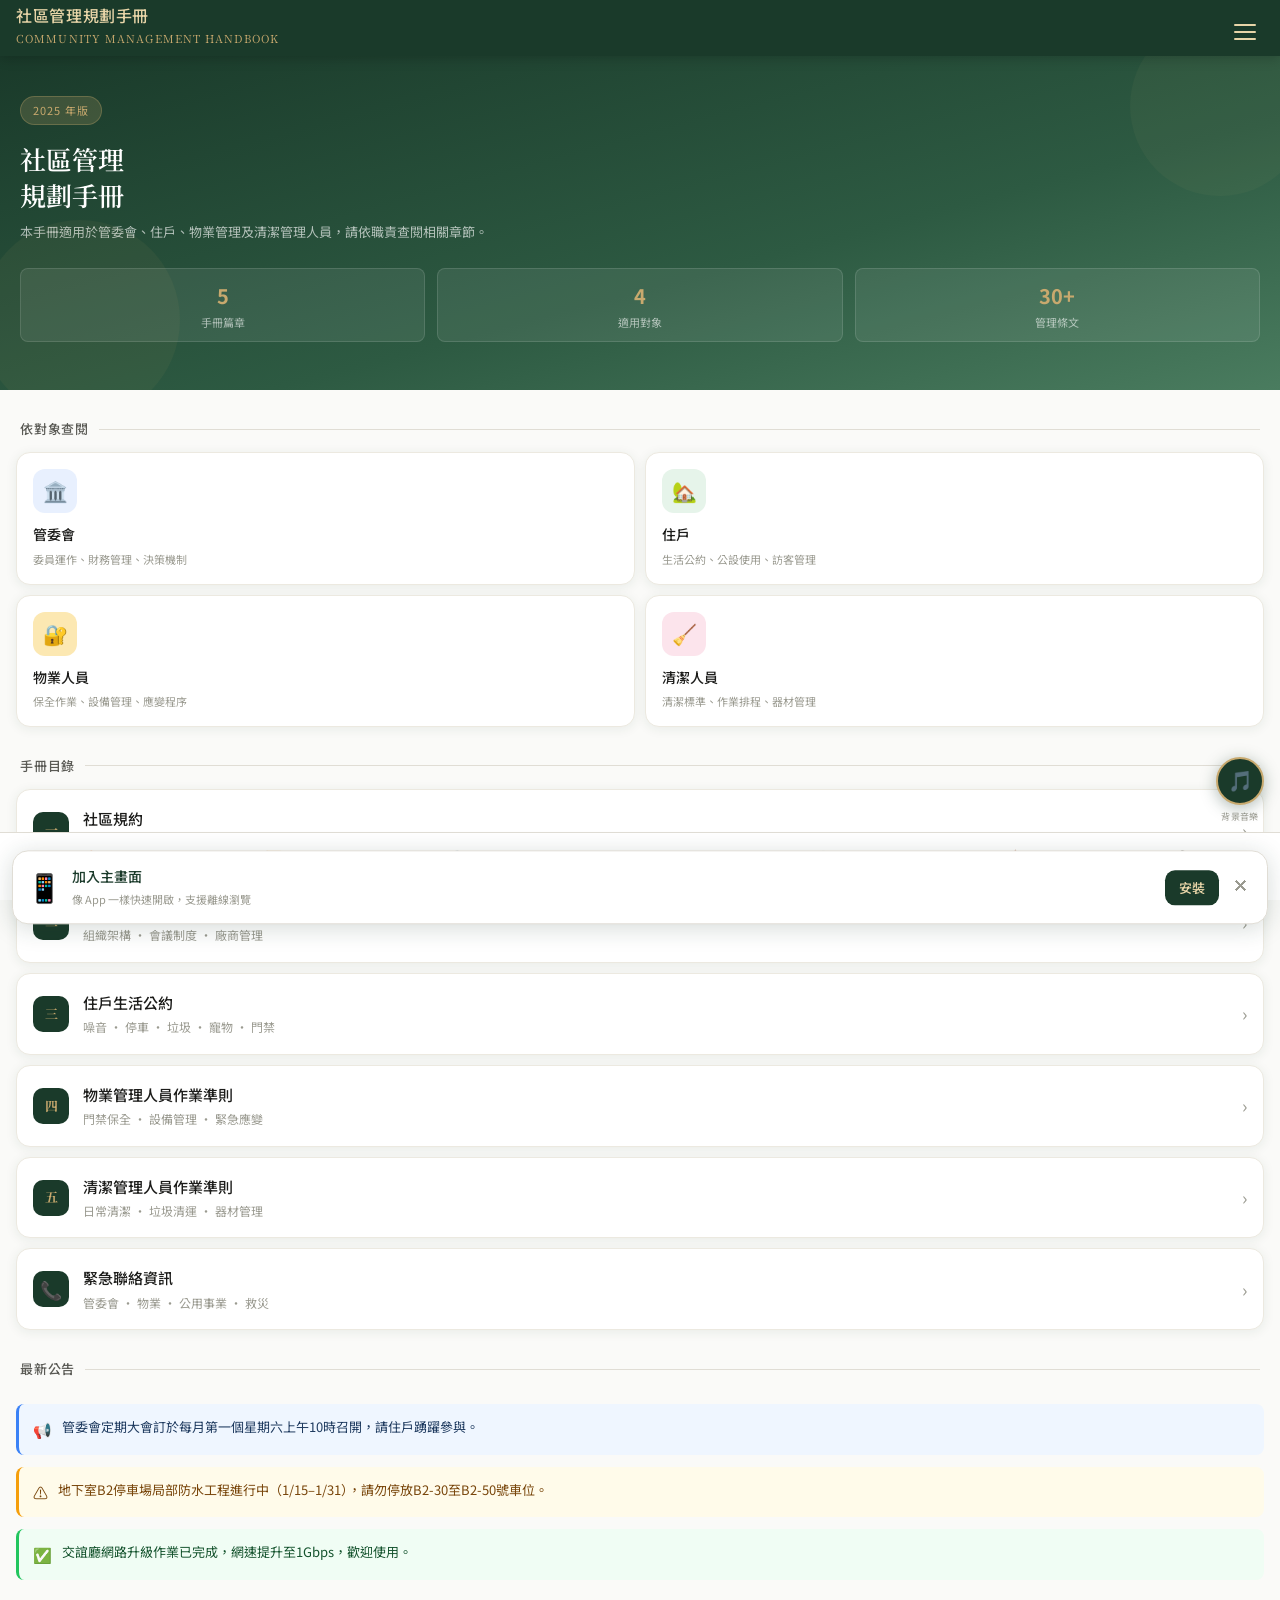
==== index.html @ 80b40513 "Add files via upload" ====
<!DOCTYPE html>
<html lang="zh-TW">
<head>
<meta charset="UTF-8">
  <meta name="viewport" content="width=device-width, initial-scale=1.0, maximum-scale=1.0, user-scalable=no, viewport-fit=cover">
  <!-- ════ PWA 跨平台設定（iOS + Android 整合）════ -->
  <meta name="apple-mobile-web-app-capable" content="yes">
  <meta name="apple-mobile-web-app-status-bar-style" content="black-translucent">
  <meta name="apple-mobile-web-app-title" content="社區手冊">
  <link rel="apple-touch-icon" href="apple-touch-icon.png">
  <meta name="mobile-web-app-capable" content="yes">
  <meta name="theme-color" content="#1a3a2a">
  <link rel="manifest" href="manifest.json">
  <meta name="format-detection" content="telephone=no">
<title>社區管理規劃手冊</title>
<link rel="stylesheet" href="shared.css">
</head>
<body>

<!-- TOP BAR -->
<div class="top-bar">
  <div>
    <div class="top-bar-title">社區管理規劃手冊</div>
    <div class="top-bar-sub">COMMUNITY MANAGEMENT HANDBOOK</div>
  </div>
  <button class="menu-btn" onclick="openNav()" aria-label="選單">
    <span></span><span></span><span></span>
  </button>
</div>

<!-- DRAWER -->
<div class="nav-overlay" id="navOverlay" onclick="closeNav()"></div>
<nav class="nav-drawer" id="navDrawer">
  <button class="nav-close" onclick="closeNav()">✕</button>
  <div class="nav-header">
    <h1>社區管理規劃手冊</h1>
    <p>Community Management Handbook</p>
  </div>
  <div class="nav-section-label">快速導覽</div>
  <a class="nav-item active" href="index.html"><div class="nav-item-icon">🏠</div>首頁總覽</a>
  <a class="nav-item" href="ch01-rules.html"><div class="nav-item-icon">📜</div>第一篇：社區規約</a>
  <a class="nav-item" href="ch02-committee.html"><div class="nav-item-icon">🏛️</div>第二篇：管委會手冊</a>
  <a class="nav-item" href="ch03-residents.html"><div class="nav-item-icon">👥</div>第三篇：住戶生活公約</a>
  <a class="nav-item" href="ch04-property.html"><div class="nav-item-icon">🔒</div>第四篇：物業管理準則</a>
  <a class="nav-item" href="ch05-cleaning.html"><div class="nav-item-icon">🧹</div>第五篇：清潔管理準則</a>
  <a class="nav-item" href="contact.html"><div class="nav-item-icon">📞</div>緊急聯絡</a>
  <div class="nav-section-label">版本資訊</div>
  <div class="nav-item" style="cursor:default;"><div class="nav-item-icon">📅</div>最後更新：2025年1月</div>
</nav>

<main>
  <!-- HERO -->
  <div class="hero" style="background: linear-gradient(165deg, #1a3a2a 0%, #2d5a42 60%, #4a7c5f 100%);">
    <div class="hero-badge">2025 年版</div>
    <h2>社區管理<br>規劃手冊</h2>
    <p>本手冊適用於管委會、住戶、物業管理及清潔管理人員，請依職責查閱相關章節。</p>
    <div class="hero-stats">
      <div class="hero-stat"><span class="hero-stat-num">5</span><div class="hero-stat-label">手冊篇章</div></div>
      <div class="hero-stat"><span class="hero-stat-num">4</span><div class="hero-stat-label">適用對象</div></div>
      <div class="hero-stat"><span class="hero-stat-num">30+</span><div class="hero-stat-label">管理條文</div></div>
    </div>
  </div>

  <!-- 依對象查閱 -->
  <div class="section-header"><h3>依對象查閱</h3><div class="section-line"></div></div>
  <div class="role-grid">
    <a class="role-card committee" href="ch02-committee.html">
      <div class="role-icon">🏛️</div>
      <h4>管委會</h4>
      <p>委員運作、財務管理、決策機制</p>
    </a>
    <a class="role-card resident" href="ch03-residents.html">
      <div class="role-icon">🏡</div>
      <h4>住戶</h4>
      <p>生活公約、公設使用、訪客管理</p>
    </a>
    <a class="role-card property" href="ch04-property.html">
      <div class="role-icon">🔐</div>
      <h4>物業人員</h4>
      <p>保全作業、設備管理、應變程序</p>
    </a>
    <a class="role-card cleaning" href="ch05-cleaning.html">
      <div class="role-icon">🧹</div>
      <h4>清潔人員</h4>
      <p>清潔標準、作業排程、器材管理</p>
    </a>
  </div>

  <!-- 手冊目錄 -->
  <div class="section-header"><h3>手冊目錄</h3><div class="section-line"></div></div>
  <div class="chapter-list">
    <a class="index-chapter" href="ch01-rules.html">
      <div class="chapter-num">一</div>
      <div class="chapter-info"><h4>社區規約</h4><p>總則 · 大會 · 管委會 · 財務 · 違規</p></div>
      <div class="chapter-arrow">›</div>
    </a>
    <a class="index-chapter" href="ch02-committee.html">
      <div class="chapter-num">二</div>
      <div class="chapter-info"><h4>管理委員會運作手冊</h4><p>組織架構 · 會議制度 · 廠商管理</p></div>
      <div class="chapter-arrow">›</div>
    </a>
    <a class="index-chapter" href="ch03-residents.html">
      <div class="chapter-num">三</div>
      <div class="chapter-info"><h4>住戶生活公約</h4><p>噪音 · 停車 · 垃圾 · 寵物 · 門禁</p></div>
      <div class="chapter-arrow">›</div>
    </a>
    <a class="index-chapter" href="ch04-property.html">
      <div class="chapter-num">四</div>
      <div class="chapter-info"><h4>物業管理人員作業準則</h4><p>門禁保全 · 設備管理 · 緊急應變</p></div>
      <div class="chapter-arrow">›</div>
    </a>
    <a class="index-chapter" href="ch05-cleaning.html">
      <div class="chapter-num">五</div>
      <div class="chapter-info"><h4>清潔管理人員作業準則</h4><p>日常清潔 · 垃圾清運 · 器材管理</p></div>
      <div class="chapter-arrow">›</div>
    </a>
    <a class="index-chapter" href="contact.html">
      <div class="chapter-num" style="font-size:18px;">📞</div>
      <div class="chapter-info"><h4>緊急聯絡資訊</h4><p>管委會 · 物業 · 公用事業 · 救災</p></div>
      <div class="chapter-arrow">›</div>
    </a>
  </div>

  <!-- 最新公告 -->
  <div class="section-header"><h3>最新公告</h3><div class="section-line"></div></div>
  <div style="padding: 0 16px;">
    <!-- ★ 維護提示：新增公告只需複製下方 notice 區塊並修改文字 -->
    <div class="notice info"><div class="notice-icon">📢</div><div>管委會定期大會訂於每月第一個星期六上午10時召開，請住戶踴躍參與。</div></div>
    <div class="notice warn"><div class="notice-icon">⚠️</div><div>地下室B2停車場局部防水工程進行中（1/15–1/31），請勿停放B2-30至B2-50號車位。</div></div>
    <div class="notice success"><div class="notice-icon">✅</div><div>交誼廳網路升級作業已完成，網速提升至1Gbps，歡迎使用。</div></div>
  </div>
</main>

<!-- BOTTOM NAV -->
<nav class="bottom-nav">
  <a class="bottom-nav-item active" href="index.html"><span>🏠</span>首頁</a>
  <a class="bottom-nav-item" href="ch01-rules.html"><span>📜</span>規約</a>
  <a class="bottom-nav-item" href="ch02-committee.html"><span>🏛️</span>管委會</a>
  <a class="bottom-nav-item" href="ch03-residents.html"><span>👥</span>住戶</a>
  <a class="bottom-nav-item" href="ch04-property.html"><span>🔒</span>物業</a>
  <a class="bottom-nav-item" href="ch05-cleaning.html"><span>🧹</span>清潔</a>
  <a class="bottom-nav-item" href="contact.html"><span>📞</span>聯絡</a>
</nav>

<script src="shared.js"></script>
<script>markActiveNav('home');</script>

  <!-- PWA Service Worker 註冊（離線快取） -->
  <script>
    if ('serviceWorker' in navigator) {
      window.addEventListener('load', () => {
        navigator.serviceWorker.register('./sw.js')
          .then(r => console.log('SW registered'))
          .catch(e => console.log('SW error', e));
      });
    }
  </script>
</body>
</html>
---- shared.css ----
/* ══════════════════════════════════════
   社區管理規劃手冊 - 共用樣式
   修改此檔案會影響所有頁面
══════════════════════════════════════ */
@import url('https://fonts.googleapis.com/css2?family=Noto+Sans+TC:wght@300;400;500;700&family=Noto+Serif+TC:wght@400;600&display=swap');

:root {
  --primary: #1a3a2a;
  --primary-light: #2d5a42;
  --primary-muted: #4a7c5f;
  --accent: #c8a96e;
  --accent-light: #e8d5a8;
  --accent-pale: #f5ede0;
  --surface: #fafaf8;
  --surface-alt: #f2f0eb;
  --card: #ffffff;
  --text: #1c1c1a;
  --text-secondary: #5a5a55;
  --text-muted: #9a9a90;
  --border: #e0ddd5;
  --border-light: #ece9e0;
  --radius: 14px;
  --radius-sm: 8px;
  --radius-lg: 20px;
  --shadow: 0 2px 12px rgba(26,58,42,0.08);
  --shadow-md: 0 4px 24px rgba(26,58,42,0.12);
}

* { box-sizing: border-box; margin: 0; padding: 0; -webkit-tap-highlight-color: transparent; }

body {
  font-family: 'Noto Sans TC', sans-serif;
  background: var(--surface);
  color: var(--text);
  font-size: 15px;
  line-height: 1.7;
  min-height: 100vh;
}

/* ── TOP BAR ── */
.top-bar {
  position: sticky; top: 0; z-index: 100;
  background: var(--primary);
  padding: 0 16px;
  /* iOS PWA 全螢幕：頂部自動加上 status bar（時間/訊號/電池）高度的留白 */
  padding-top: env(safe-area-inset-top, 0px);
  height: calc(56px + env(safe-area-inset-top, 0px));
  display: flex; align-items: flex-end; justify-content: space-between;
  padding-bottom: 8px;
  box-shadow: 0 2px 12px rgba(0,0,0,0.2);
}
.top-bar-title { color: var(--accent-light); font-size: 16px; font-weight: 500; letter-spacing: 0.04em; }
.top-bar-sub { font-family: 'Noto Serif TC', serif; color: var(--accent); font-size: 11px; letter-spacing: 0.1em; }
.menu-btn { background: none; border: none; cursor: pointer; display: flex; flex-direction: column; gap: 5px; padding: 8px; }
.menu-btn span { display: block; width: 22px; height: 2px; background: var(--accent-light); border-radius: 2px; }

/* ── DRAWER NAV ── */
.nav-overlay { position: fixed; inset: 0; background: rgba(0,0,0,0.5); z-index: 200; opacity: 0; pointer-events: none; transition: opacity 0.3s; }
.nav-overlay.open { opacity: 1; pointer-events: all; }
.nav-drawer { position: fixed; top: 0; left: 0; bottom: 0; width: 280px; background: var(--primary); z-index: 300; transform: translateX(-100%); transition: transform 0.35s cubic-bezier(0.4,0,0.2,1); overflow-y: auto; display: flex; flex-direction: column; }
.nav-drawer.open { transform: translateX(0); }
.nav-header { padding: 48px 24px 24px; border-bottom: 1px solid rgba(200,169,110,0.2); }
.nav-header h1 { font-family: 'Noto Serif TC', serif; color: var(--accent-light); font-size: 18px; font-weight: 600; line-height: 1.4; }
.nav-header p { color: var(--accent); font-size: 12px; margin-top: 4px; opacity: 0.8; }
.nav-close { position: absolute; top: 16px; right: 16px; background: rgba(255,255,255,0.1); border: none; color: var(--accent-light); width: 32px; height: 32px; border-radius: 50%; cursor: pointer; font-size: 18px; display: flex; align-items: center; justify-content: center; }
.nav-section-label { padding: 20px 24px 8px; color: var(--accent); font-size: 9px; letter-spacing: 0.15em; text-transform: uppercase; opacity: 0.7; }
.nav-item { padding: 12px 24px; color: rgba(255,255,255,0.8); cursor: pointer; display: flex; align-items: center; gap: 12px; font-size: 14px; transition: background 0.2s; border-left: 3px solid transparent; text-decoration: none; }
.nav-item:hover, .nav-item.active { background: rgba(200,169,110,0.12); color: var(--accent-light); border-left-color: var(--accent); }
.nav-item-icon { width: 32px; height: 32px; border-radius: 8px; background: rgba(200,169,110,0.15); display: flex; align-items: center; justify-content: center; font-size: 14px; flex-shrink: 0; }

/* ── BOTTOM NAV ── */
.bottom-nav { position: fixed; bottom: 0; left: 0; right: 0; background: var(--card); border-top: 1px solid var(--border); display: flex; z-index: 90;
  /* iOS PWA 全螢幕：底部安全區域（Home Bar）自動留白 */
  padding-bottom: env(safe-area-inset-bottom, 0px);
  padding-left:  env(safe-area-inset-left, 0px);
  padding-right: env(safe-area-inset-right, 0px);
}
.bottom-nav-item { flex: 1; display: flex; flex-direction: column; align-items: center; padding: 10px 4px 8px; cursor: pointer; color: var(--text-muted); font-size: 9px; gap: 3px; transition: color 0.2s; background: none; border: none; font-family: 'Noto Sans TC', sans-serif; text-decoration: none; }
.bottom-nav-item.active { color: var(--primary); }
.bottom-nav-item span { font-size: 18px; }

/* ── MAIN ── */
main { padding-bottom: 80px; }

/* ── HERO ── */
.hero { padding: 40px 20px 48px; position: relative; overflow: hidden; }
.hero::before { content: ''; position: absolute; bottom: -30px; left: -20px; width: 200px; height: 200px; border-radius: 50%; background: rgba(200,169,110,0.06); }
.hero::after { content: ''; position: absolute; top: -40px; right: -30px; width: 180px; height: 180px; border-radius: 50%; background: rgba(200,169,110,0.05); }
.hero-badge { display: inline-block; background: rgba(200,169,110,0.2); color: var(--accent); font-size: 11px; padding: 4px 12px; border-radius: 20px; letter-spacing: 0.1em; margin-bottom: 16px; border: 1px solid rgba(200,169,110,0.3); }
.hero h2 { font-family: 'Noto Serif TC', serif; color: #fff; font-size: 26px; font-weight: 600; line-height: 1.4; margin-bottom: 8px; }
.hero p { color: rgba(255,255,255,0.65); font-size: 13px; line-height: 1.7; margin-bottom: 24px; }
.hero-stats { display: flex; gap: 12px; }
.hero-stat { background: rgba(255,255,255,0.08); border: 1px solid rgba(255,255,255,0.12); border-radius: var(--radius-sm); padding: 10px 14px; text-align: center; flex: 1; }
.hero-stat-num { color: var(--accent); font-size: 20px; font-weight: 700; display: block; }
.hero-stat-label { color: rgba(255,255,255,0.6); font-size: 11px; }

/* ── PAGE HEADER ── */
.page-header { padding: 28px 20px 24px; }
.page-header-sub { font-size: 11px; letter-spacing: 0.1em; margin-bottom: 6px; opacity: 0.7; }
.page-header h2 { font-family: 'Noto Serif TC', serif; color: #fff; font-size: 22px; margin-bottom: 4px; }
.page-header p { color: rgba(255,255,255,0.6); font-size: 12px; }

/* ── SECTION HEADER ── */
.section-header { padding: 28px 20px 12px; display: flex; align-items: center; gap: 10px; }
.section-header h3 { font-size: 13px; font-weight: 500; color: var(--text-secondary); letter-spacing: 0.06em; }
.section-line { flex: 1; height: 1px; background: var(--border); }

/* ── ROLE CARDS ── */
.role-grid { display: grid; grid-template-columns: 1fr 1fr; gap: 10px; padding: 0 16px; }
.role-card { background: var(--card); border-radius: var(--radius); padding: 16px; border: 1px solid var(--border-light); cursor: pointer; transition: all 0.2s; box-shadow: var(--shadow); text-decoration: none; display: block; }
.role-card:hover { transform: translateY(-2px); box-shadow: var(--shadow-md); }
.role-icon { width: 44px; height: 44px; border-radius: 12px; display: flex; align-items: center; justify-content: center; font-size: 20px; margin-bottom: 10px; }
.role-card h4 { font-size: 14px; font-weight: 500; margin-bottom: 4px; color: var(--text); }
.role-card p { font-size: 11px; color: var(--text-muted); line-height: 1.5; }
.role-card.committee .role-icon { background: #e8f0fe; }
.role-card.resident .role-icon { background: #e6f4ea; }
.role-card.property .role-icon { background: #fce8b2; }
.role-card.cleaning .role-icon { background: #fce4ec; }

/* ── CHAPTER CARDS ── */
.chapter-list { padding: 0 16px; display: flex; flex-direction: column; gap: 10px; }
.chapter-card { background: var(--card); border-radius: var(--radius); border: 1px solid var(--border-light); overflow: hidden; box-shadow: var(--shadow); }
.chapter-header { display: flex; align-items: center; padding: 16px; gap: 14px; transition: background 0.2s; cursor: pointer; }
.chapter-header:hover { background: var(--surface-alt); }
.chapter-num { width: 36px; height: 36px; border-radius: 10px; background: var(--primary); color: var(--accent); font-size: 13px; font-weight: 700; display: flex; align-items: center; justify-content: center; flex-shrink: 0; font-family: 'Noto Serif TC', serif; }
.chapter-info { flex: 1; }
.chapter-info h4 { font-size: 15px; font-weight: 500; }
.chapter-info p { font-size: 12px; color: var(--text-muted); margin-top: 2px; }
.chapter-arrow { color: var(--text-muted); font-size: 18px; transition: transform 0.3s; }
.chapter-card.open .chapter-arrow { transform: rotate(90deg); }
.chapter-body { max-height: 0; overflow: hidden; transition: max-height 0.4s cubic-bezier(0.4,0,0.2,1); }
.chapter-card.open .chapter-body { max-height: 3000px; border-top: 1px solid var(--border-light); }
.chapter-content { padding: 16px; }

/* ── ARTICLE ITEMS ── */
.article-item { padding: 12px 0; border-bottom: 1px solid var(--border-light); }
.article-item:last-child { border-bottom: none; }
.article-title { font-size: 14px; font-weight: 500; color: var(--primary); margin-bottom: 6px; display: flex; align-items: center; gap: 8px; }
.article-num { font-size: 11px; background: var(--accent-pale); color: var(--accent); padding: 2px 8px; border-radius: 10px; font-weight: 500; border: 1px solid rgba(200,169,110,0.3); }
.article-body { font-size: 13px; color: var(--text-secondary); line-height: 1.8; }
.rule-list { list-style: none; padding: 0; margin-top: 8px; }
.rule-list li { display: flex; gap: 8px; padding: 5px 0; font-size: 13px; color: var(--text-secondary); }
.rule-list li::before { content: '·'; color: var(--accent); font-weight: 700; flex-shrink: 0; margin-top: 1px; }

/* ── TABLE ── */
.table-wrap { overflow-x: auto; margin-top: 12px; border-radius: var(--radius-sm); border: 1px solid var(--border); }
table { width: 100%; border-collapse: collapse; font-size: 12px; }
th { background: var(--primary); color: var(--accent-light); padding: 10px 12px; text-align: left; font-weight: 500; white-space: nowrap; }
td { padding: 9px 12px; border-bottom: 1px solid var(--border-light); color: var(--text-secondary); }
tr:last-child td { border-bottom: none; }
tr:nth-child(even) td { background: var(--surface-alt); }

/* ── NOTICE BOXES ── */
.notice { border-radius: var(--radius-sm); padding: 12px 14px; margin: 12px 0; font-size: 13px; line-height: 1.7; display: flex; gap: 10px; }
.notice-icon { flex-shrink: 0; font-size: 15px; margin-top: 1px; }
.notice.warn { background: #fffbea; border-left: 3px solid #f59e0b; color: #78450a; }
.notice.info { background: #eff6ff; border-left: 3px solid #3b82f6; color: #1e3a5f; }
.notice.danger { background: #fff1f2; border-left: 3px solid #f43f5e; color: #7f1d1d; }
.notice.success { background: #f0fdf4; border-left: 3px solid #22c55e; color: #14532d; }

/* ── SCHEDULE GRID ── */
.schedule-grid { display: flex; flex-direction: column; gap: 8px; margin-top: 8px; }
.schedule-row { display: flex; background: var(--surface-alt); border-radius: var(--radius-sm); overflow: hidden; border: 1px solid var(--border-light); }
.schedule-time { background: var(--primary); color: var(--accent); padding: 10px 12px; font-size: 12px; font-weight: 500; min-width: 80px; text-align: center; display: flex; align-items: center; justify-content: center; line-height: 1.4; }
.schedule-task { padding: 10px 12px; font-size: 13px; color: var(--text-secondary); }

/* ── CHECKLIST ── */
.checklist { list-style: none; }
.checklist li { display: flex; align-items: flex-start; gap: 10px; padding: 7px 0; font-size: 13px; color: var(--text-secondary); border-bottom: 1px solid var(--border-light); }
.checklist li:last-child { border-bottom: none; }
.check-box { width: 18px; height: 18px; border-radius: 4px; border: 1.5px solid var(--border); flex-shrink: 0; margin-top: 2px; background: var(--card); }
.checklist li.done .check-box { background: var(--primary-muted); border-color: var(--primary-muted); }
.checklist li.done .check-box::after { content: '✓'; display: block; color: white; font-size: 11px; text-align: center; line-height: 16px; }

/* ── TABS ── */
.tab-bar { display: flex; overflow-x: auto; padding: 16px 16px 0; gap: 4px; scrollbar-width: none; margin-bottom: 4px; }
.tab-bar::-webkit-scrollbar { display: none; }
.tab-btn { flex-shrink: 0; padding: 8px 16px; border-radius: 20px; border: 1px solid var(--border); background: var(--card); color: var(--text-secondary); font-size: 13px; cursor: pointer; white-space: nowrap; font-family: 'Noto Sans TC', sans-serif; transition: all 0.2s; }
.tab-btn.active { background: var(--primary); color: var(--accent-light); border-color: var(--primary); }
.tab-panel { display: none; padding: 8px 16px 0; }
.tab-panel.active { display: block; }

/* ── CONTACT CARDS ── */
.contact-grid { padding: 0 16px; display: flex; flex-direction: column; gap: 10px; }
.contact-card { background: var(--card); border-radius: var(--radius); border: 1px solid var(--border-light); padding: 16px; box-shadow: var(--shadow); display: flex; align-items: center; gap: 14px; }
.contact-avatar { width: 48px; height: 48px; border-radius: 50%; display: flex; align-items: center; justify-content: center; font-size: 20px; flex-shrink: 0; }
.contact-info h4 { font-size: 15px; font-weight: 500; }
.contact-info p { font-size: 12px; color: var(--text-muted); }
.contact-actions { margin-left: auto; display: flex; gap: 8px; }
.contact-btn { width: 36px; height: 36px; border-radius: 50%; border: 1px solid var(--border); background: var(--surface-alt); display: flex; align-items: center; justify-content: center; cursor: pointer; font-size: 16px; color: var(--text-secondary); transition: all 0.2s; text-decoration: none; }
.contact-btn:hover { background: var(--primary); color: white; border-color: var(--primary); }

/* ── PENALTY ── */
.penalty-item { background: var(--card); border-radius: var(--radius-sm); border: 1px solid var(--border-light); padding: 14px; margin-bottom: 8px; display: flex; gap: 12px; align-items: flex-start; }
.penalty-level { padding: 4px 10px; border-radius: 6px; font-size: 11px; font-weight: 500; white-space: nowrap; flex-shrink: 0; }
.penalty-level.warn { background: #fffbea; color: #92400e; }
.penalty-level.fine { background: #fff1f2; color: #9f1239; }
.penalty-level.notice { background: #eff6ff; color: #1e3a5f; }

/* ── INDEX CHAPTER LIST (首頁用) ── */
.index-chapter { background: var(--card); border-radius: var(--radius); border: 1px solid var(--border-light); overflow: hidden; box-shadow: var(--shadow); text-decoration: none; display: flex; align-items: center; padding: 16px; gap: 14px; color: var(--text); transition: background 0.2s; }
.index-chapter:hover { background: var(--surface-alt); }
.index-chapter .chapter-arrow { color: var(--text-muted); font-size: 18px; margin-left: auto; }

/* ── MISC ── */
.divider { height: 1px; background: var(--border-light); margin: 16px 20px; }
@media (max-width: 380px) {
  .role-grid { grid-template-columns: 1fr; }
  .hero h2 { font-size: 22px; }
}

/* ══════════════════════════════════════
   背景音樂播放器
   位於畫面右下角，底部導覽列上方
══════════════════════════════════════ */
#music-player {
  position: fixed;
  bottom: calc(76px + env(safe-area-inset-bottom, 0px));
  right: max(16px, env(safe-area-inset-right, 16px));
  z-index: 95;
  display: flex;
  flex-direction: column;
  align-items: center;
  gap: 4px;
}

#music-btn {
  width: 48px;
  height: 48px;
  border-radius: 50%;
  background: var(--primary);
  border: 2px solid var(--accent);
  color: var(--accent-light);
  font-size: 20px;
  cursor: pointer;
  display: flex;
  align-items: center;
  justify-content: center;
  box-shadow: 0 3px 16px rgba(26,58,42,0.35);
  transition: transform 0.2s, box-shadow 0.2s;
  position: relative;
  overflow: visible;
}
#music-btn:hover { transform: scale(1.08); box-shadow: 0 5px 20px rgba(26,58,42,0.45); }
#music-btn:active { transform: scale(0.96); }

/* 播放中的波紋動畫 */
#music-btn.playing::before,
#music-btn.playing::after {
  content: '';
  position: absolute;
  border-radius: 50%;
  border: 1.5px solid var(--accent);
  animation: ripple 2s ease-out infinite;
  pointer-events: none;
}
#music-btn.playing::after { animation-delay: 1s; }
@keyframes ripple {
  0%   { width: 48px; height: 48px; opacity: 0.6; }
  100% { width: 80px; height: 80px; opacity: 0; }
}

#music-label {
  font-size: 9px;
  color: var(--text-muted);
  font-family: 'Noto Sans TC', sans-serif;
  letter-spacing: 0.04em;
  white-space: nowrap;
}

/* 音量滑桿（展開時顯示） */
#music-volume-wrap {
  display: none;
  flex-direction: column;
  align-items: center;
  gap: 4px;
  background: var(--card);
  border: 1px solid var(--border);
  border-radius: 12px;
  padding: 10px 8px;
  box-shadow: var(--shadow-md);
  margin-bottom: 4px;
}
#music-volume-wrap.show { display: flex; }
#music-volume-wrap label {
  font-size: 9px;
  color: var(--text-muted);
  font-family: 'Noto Sans TC', sans-serif;
}
#music-volume {
  -webkit-appearance: slider-vertical;
  writing-mode: vertical-lr;
  direction: rtl;
  width: 24px;
  height: 70px;
  cursor: pointer;
}

/* 曲目提示泡泡 */
#music-toast {
  position: fixed;
  bottom: calc(132px + env(safe-area-inset-bottom, 0px));
  right: max(16px, env(safe-area-inset-right, 16px));
  background: var(--primary);
  color: var(--accent-light);
  font-size: 12px;
  font-family: 'Noto Sans TC', sans-serif;
  padding: 8px 14px;
  border-radius: 10px;
  border: 1px solid var(--accent);
  box-shadow: var(--shadow-md);
  z-index: 96;
  max-width: 200px;
  text-align: center;
  line-height: 1.5;
  opacity: 0;
  transform: translateY(6px);
  transition: opacity 0.4s, transform 0.4s;
  pointer-events: none;
}
#music-toast.show { opacity: 1; transform: translateY(0); }
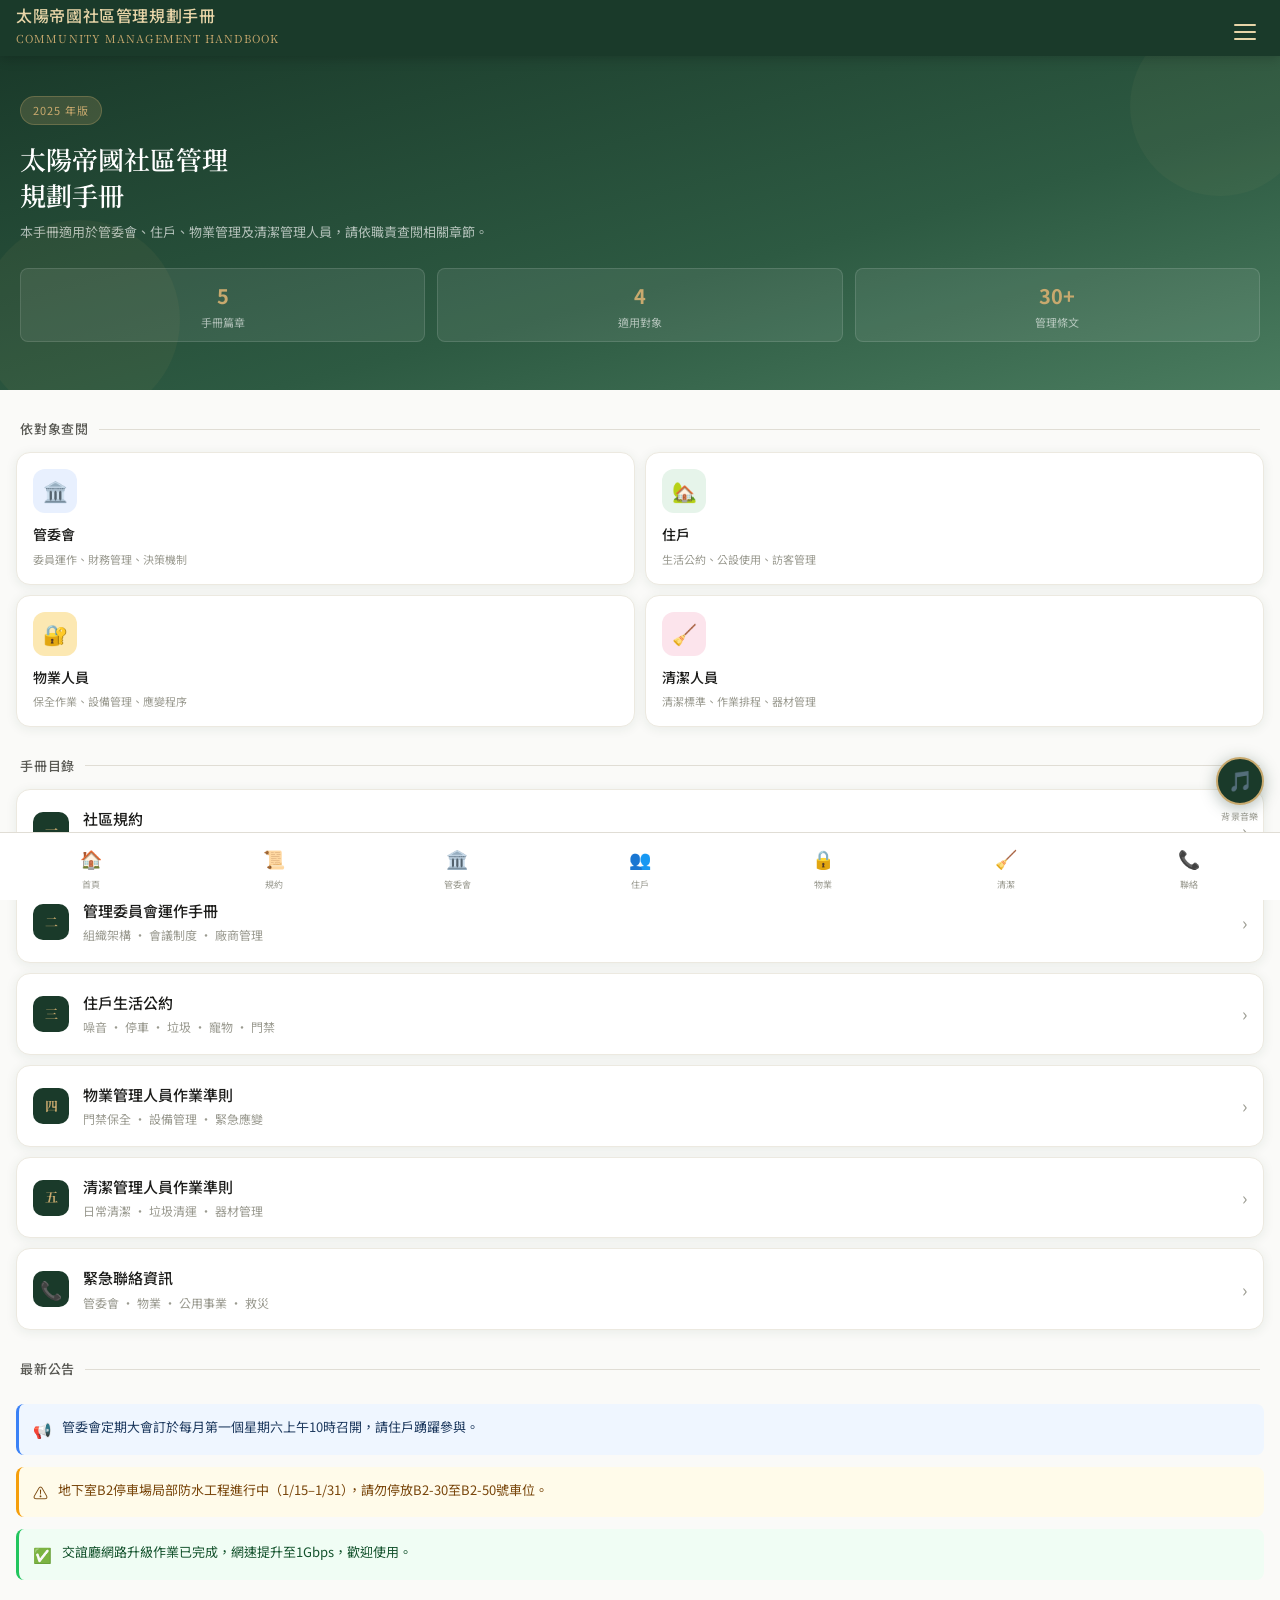
==== commit 37cce8d0: "Add files via upload" ====
--- a/index.html
+++ b/index.html
@@ -6,13 +6,13 @@
   <!-- ════ PWA 跨平台設定（iOS + Android 整合）════ -->
   <meta name="apple-mobile-web-app-capable" content="yes">
   <meta name="apple-mobile-web-app-status-bar-style" content="black-translucent">
-  <meta name="apple-mobile-web-app-title" content="社區手冊">
+  <meta name="apple-mobile-web-app-title" content="太陽帝國社區手冊">
   <link rel="apple-touch-icon" href="apple-touch-icon.png">
   <meta name="mobile-web-app-capable" content="yes">
   <meta name="theme-color" content="#1a3a2a">
   <link rel="manifest" href="manifest.json">
   <meta name="format-detection" content="telephone=no">
-<title>社區管理規劃手冊</title>
+<title>太陽帝國社區管理規劃手冊</title>
 <link rel="stylesheet" href="shared.css">
 </head>
 <body>
@@ -20,7 +20,7 @@
 <!-- TOP BAR -->
 <div class="top-bar">
   <div>
-    <div class="top-bar-title">社區管理規劃手冊</div>
+    <div class="top-bar-title">太陽帝國社區管理規劃手冊</div>
     <div class="top-bar-sub">COMMUNITY MANAGEMENT HANDBOOK</div>
   </div>
   <button class="menu-btn" onclick="openNav()" aria-label="選單">
@@ -33,7 +33,7 @@
 <nav class="nav-drawer" id="navDrawer">
   <button class="nav-close" onclick="closeNav()">✕</button>
   <div class="nav-header">
-    <h1>社區管理規劃手冊</h1>
+    <h1>太陽帝國社區管理規劃手冊</h1>
     <p>Community Management Handbook</p>
   </div>
   <div class="nav-section-label">快速導覽</div>
@@ -52,7 +52,7 @@
   <!-- HERO -->
   <div class="hero" style="background: linear-gradient(165deg, #1a3a2a 0%, #2d5a42 60%, #4a7c5f 100%);">
     <div class="hero-badge">2025 年版</div>
-    <h2>社區管理<br>規劃手冊</h2>
+    <h2>太陽帝國社區管理<br>規劃手冊</h2>
     <p>本手冊適用於管委會、住戶、物業管理及清潔管理人員，請依職責查閱相關章節。</p>
     <div class="hero-stats">
       <div class="hero-stat"><span class="hero-stat-num">5</span><div class="hero-stat-label">手冊篇章</div></div>
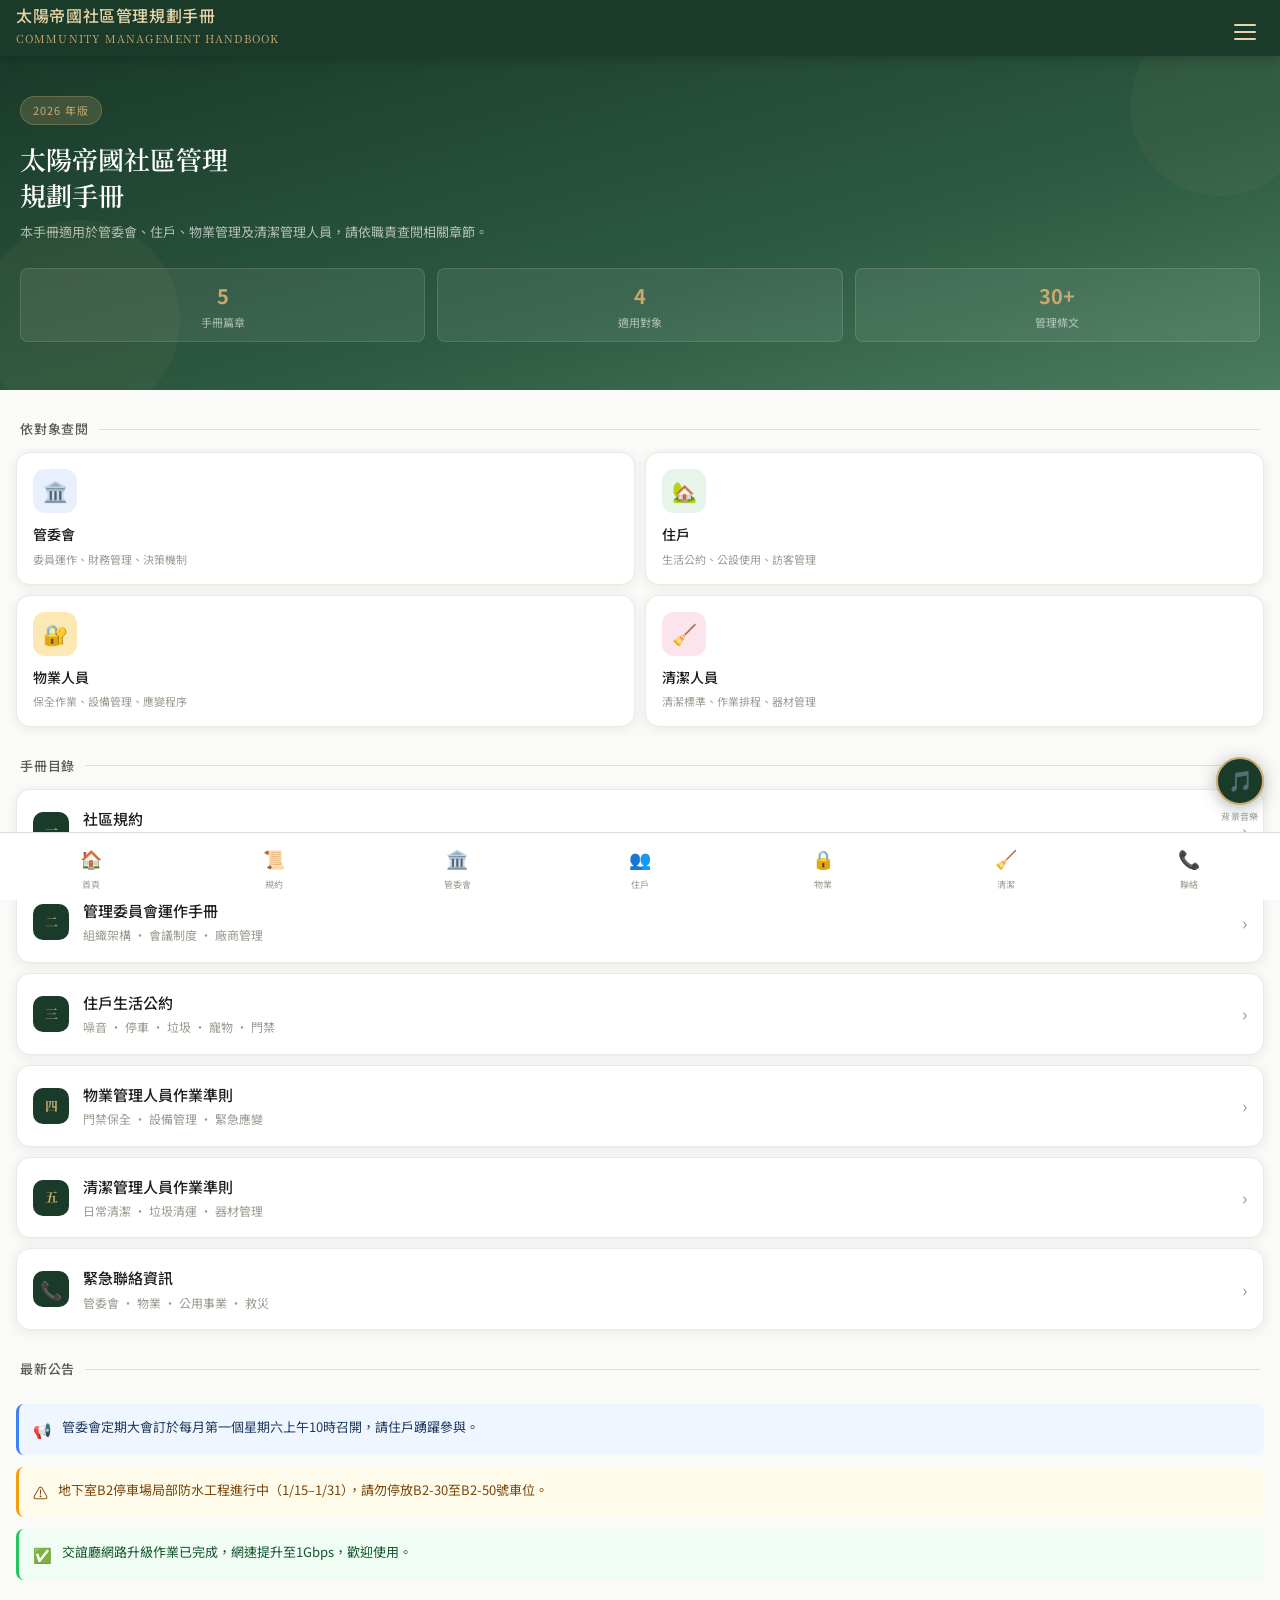
==== commit 5be189d8: "Add files via upload" ====
--- a/index.html
+++ b/index.html
@@ -45,13 +45,13 @@
   <a class="nav-item" href="ch05-cleaning.html"><div class="nav-item-icon">🧹</div>第五篇：清潔管理準則</a>
   <a class="nav-item" href="contact.html"><div class="nav-item-icon">📞</div>緊急聯絡</a>
   <div class="nav-section-label">版本資訊</div>
-  <div class="nav-item" style="cursor:default;"><div class="nav-item-icon">📅</div>最後更新：2025年1月</div>
+  <div class="nav-item" style="cursor:default;"><div class="nav-item-icon">📅</div>最後更新：2026年1月</div>
 </nav>
 
 <main>
   <!-- HERO -->
   <div class="hero" style="background: linear-gradient(165deg, #1a3a2a 0%, #2d5a42 60%, #4a7c5f 100%);">
-    <div class="hero-badge">2025 年版</div>
+    <div class="hero-badge">2026 年版</div>
     <h2>太陽帝國社區管理<br>規劃手冊</h2>
     <p>本手冊適用於管委會、住戶、物業管理及清潔管理人員，請依職責查閱相關章節。</p>
     <div class="hero-stats">
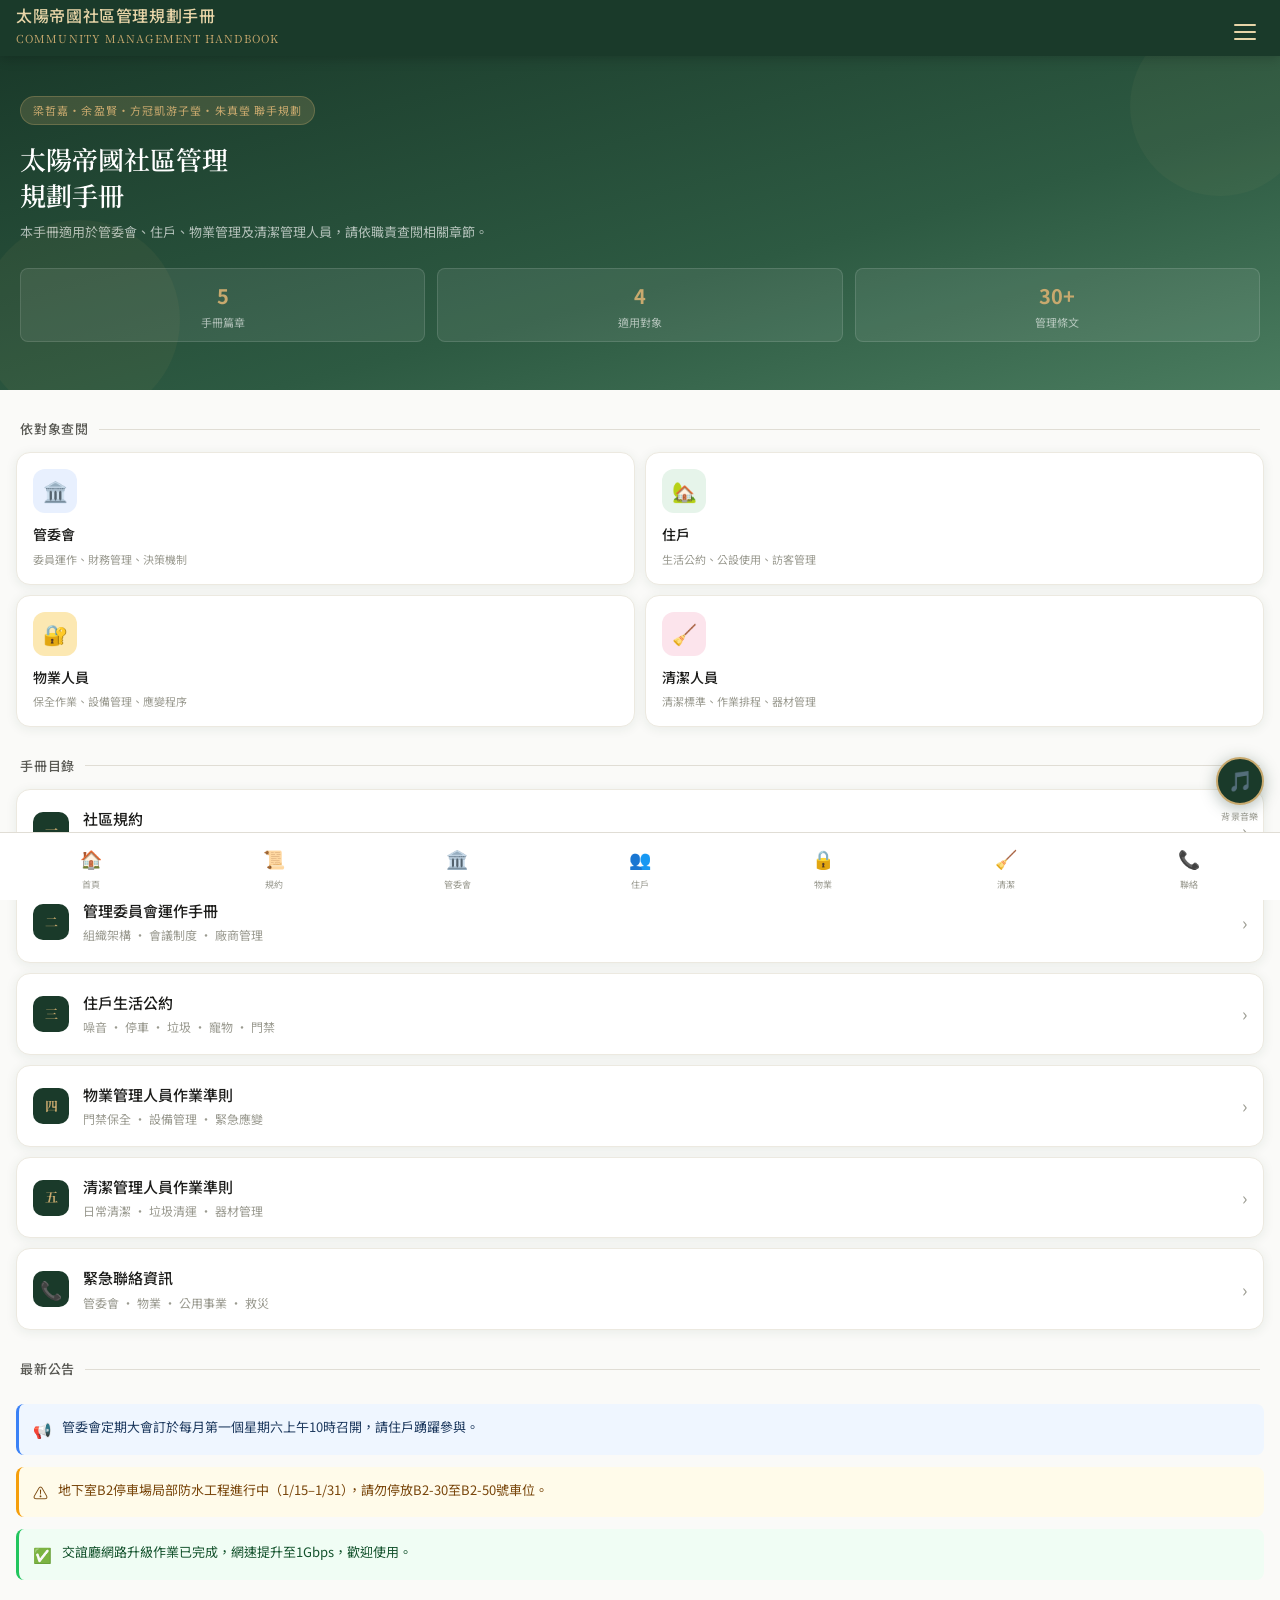
==== commit 1b78dc91: "Update index.html" ====
--- a/index.html
+++ b/index.html
@@ -51,7 +51,7 @@
 <main>
   <!-- HERO -->
   <div class="hero" style="background: linear-gradient(165deg, #1a3a2a 0%, #2d5a42 60%, #4a7c5f 100%);">
-    <div class="hero-badge">2026 年版</div>
+    <div class="hero-badge">梁哲嘉·余盈賢·方冠凱游子瑩·朱真瑩 聯手規劃</div>
     <h2>太陽帝國社區管理<br>規劃手冊</h2>
     <p>本手冊適用於管委會、住戶、物業管理及清潔管理人員，請依職責查閱相關章節。</p>
     <div class="hero-stats">
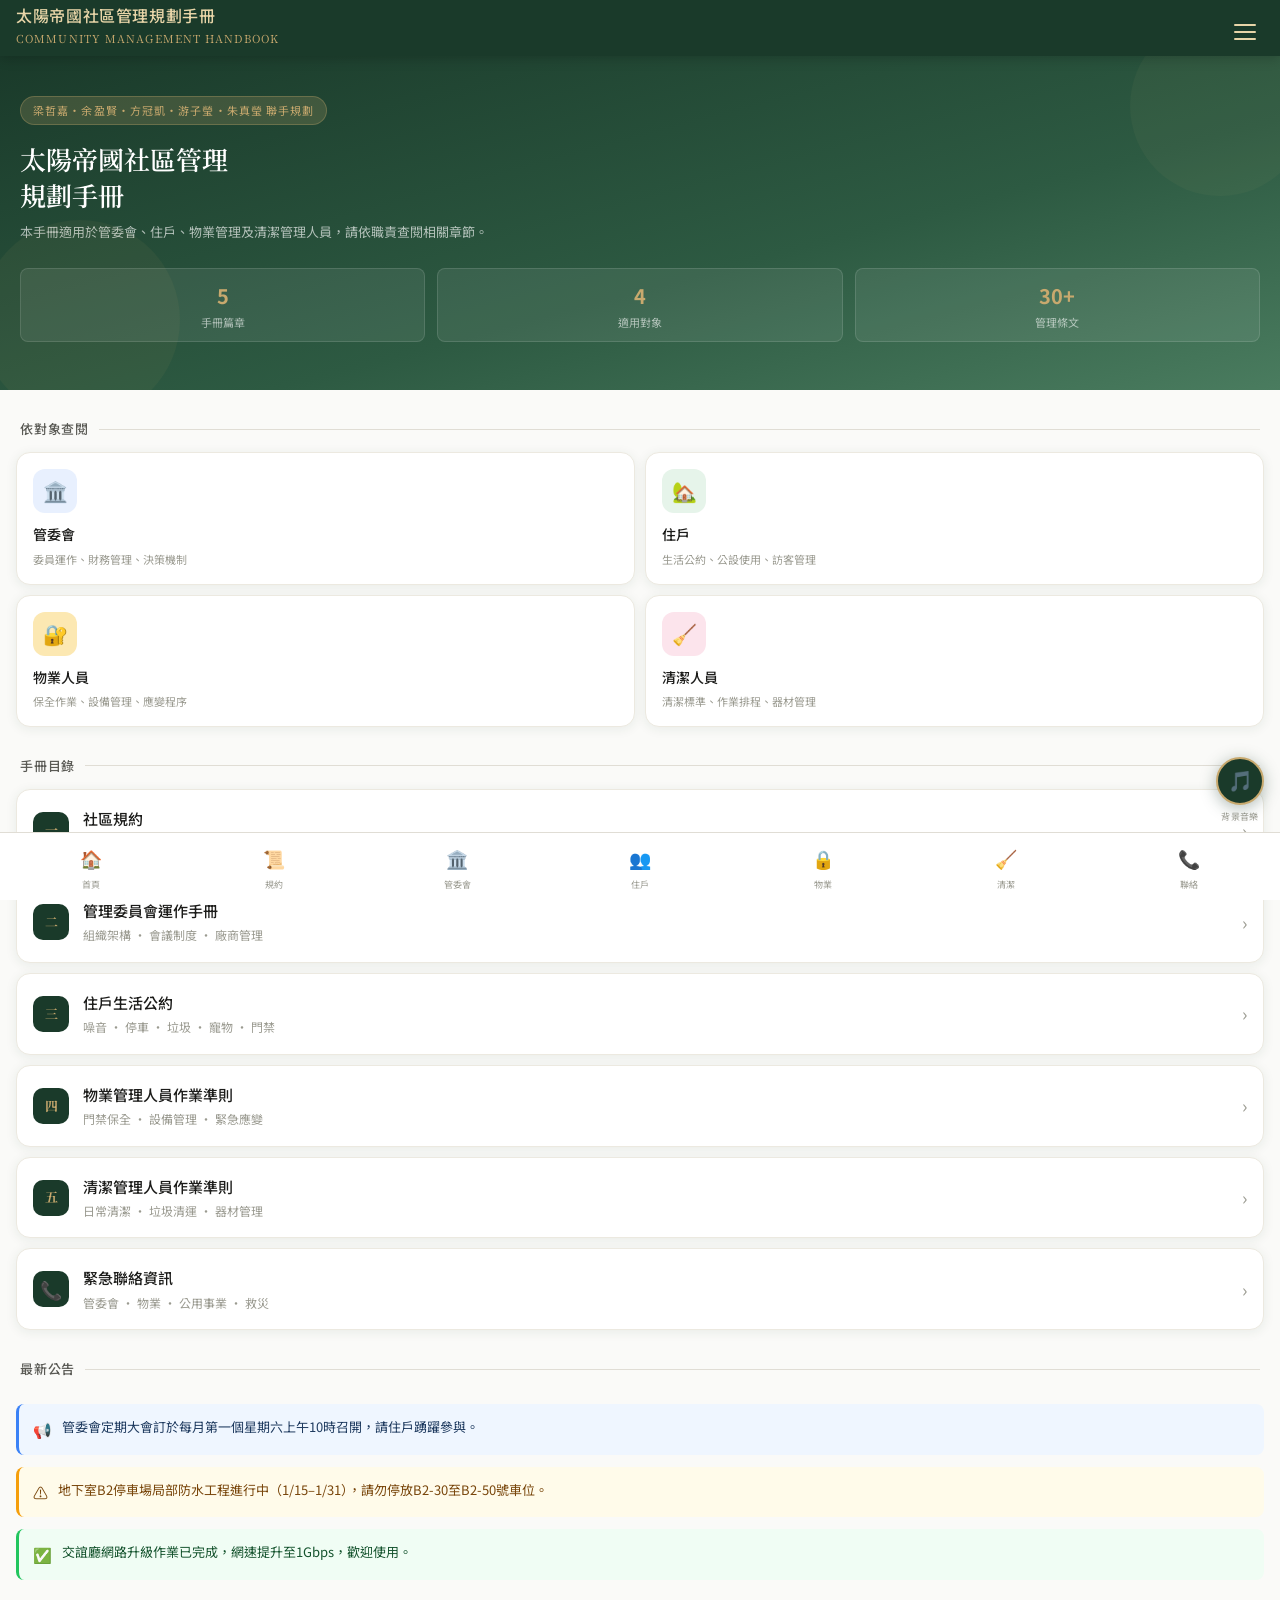
==== commit 487e0554: "Update index.html" ====
--- a/index.html
+++ b/index.html
@@ -51,7 +51,7 @@
 <main>
   <!-- HERO -->
   <div class="hero" style="background: linear-gradient(165deg, #1a3a2a 0%, #2d5a42 60%, #4a7c5f 100%);">
-    <div class="hero-badge">梁哲嘉·余盈賢·方冠凱游子瑩·朱真瑩 聯手規劃</div>
+    <div class="hero-badge">梁哲嘉·余盈賢·方冠凱·游子瑩·朱真瑩 聯手規劃</div>
     <h2>太陽帝國社區管理<br>規劃手冊</h2>
     <p>本手冊適用於管委會、住戶、物業管理及清潔管理人員，請依職責查閱相關章節。</p>
     <div class="hero-stats">
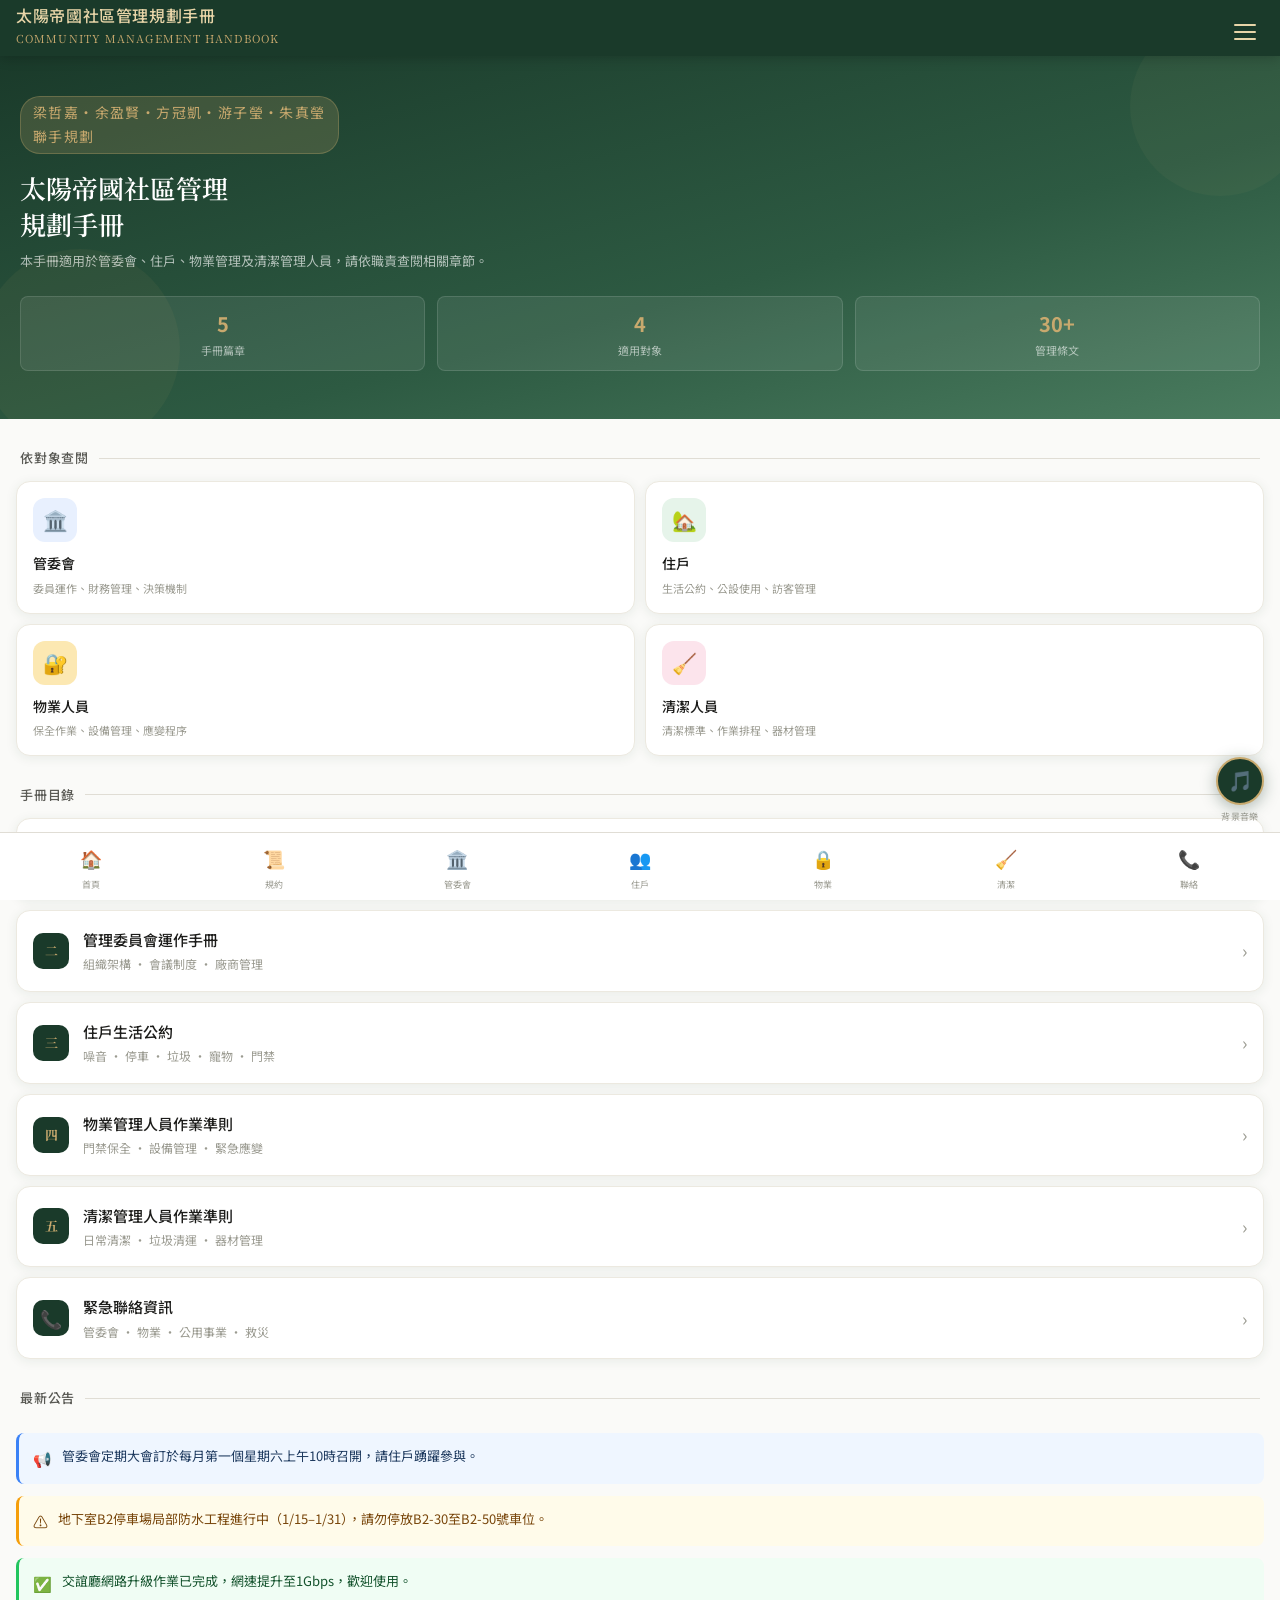
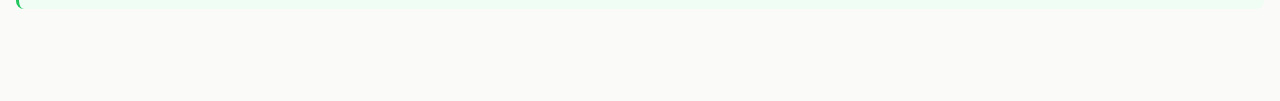
==== commit 02a00502: "Update index.html" ====
--- a/index.html
+++ b/index.html
@@ -51,7 +51,7 @@
 <main>
   <!-- HERO -->
   <div class="hero" style="background: linear-gradient(165deg, #1a3a2a 0%, #2d5a42 60%, #4a7c5f 100%);">
-    <div class="hero-badge">梁哲嘉·余盈賢·方冠凱·游子瑩·朱真瑩 聯手規劃</div>
+    <div class="hero-badge">梁哲嘉·余盈賢·方冠凱·游子瑩·朱真瑩<br/>聯手規劃</div>
     <h2>太陽帝國社區管理<br>規劃手冊</h2>
     <p>本手冊適用於管委會、住戶、物業管理及清潔管理人員，請依職責查閱相關章節。</p>
     <div class="hero-stats">
--- a/shared.css
+++ b/shared.css
@@ -86,7 +86,7 @@
 .hero { padding: 40px 20px 48px; position: relative; overflow: hidden; }
 .hero::before { content: ''; position: absolute; bottom: -30px; left: -20px; width: 200px; height: 200px; border-radius: 50%; background: rgba(200,169,110,0.06); }
 .hero::after { content: ''; position: absolute; top: -40px; right: -30px; width: 180px; height: 180px; border-radius: 50%; background: rgba(200,169,110,0.05); }
-.hero-badge { display: inline-block; background: rgba(200,169,110,0.2); color: var(--accent); font-size: 11px; padding: 4px 12px; border-radius: 20px; letter-spacing: 0.1em; margin-bottom: 16px; border: 1px solid rgba(200,169,110,0.3); }
+.hero-badge { display: inline-block; background: rgba(200,169,110,0.2); color: var(--accent); font-size: 14px; padding: 4px 12px; border-radius: 20px; letter-spacing: 0.1em; margin-bottom: 16px; border: 1px solid rgba(200,169,110,0.3); }
 .hero h2 { font-family: 'Noto Serif TC', serif; color: #fff; font-size: 26px; font-weight: 600; line-height: 1.4; margin-bottom: 8px; }
 .hero p { color: rgba(255,255,255,0.65); font-size: 13px; line-height: 1.7; margin-bottom: 24px; }
 .hero-stats { display: flex; gap: 12px; }
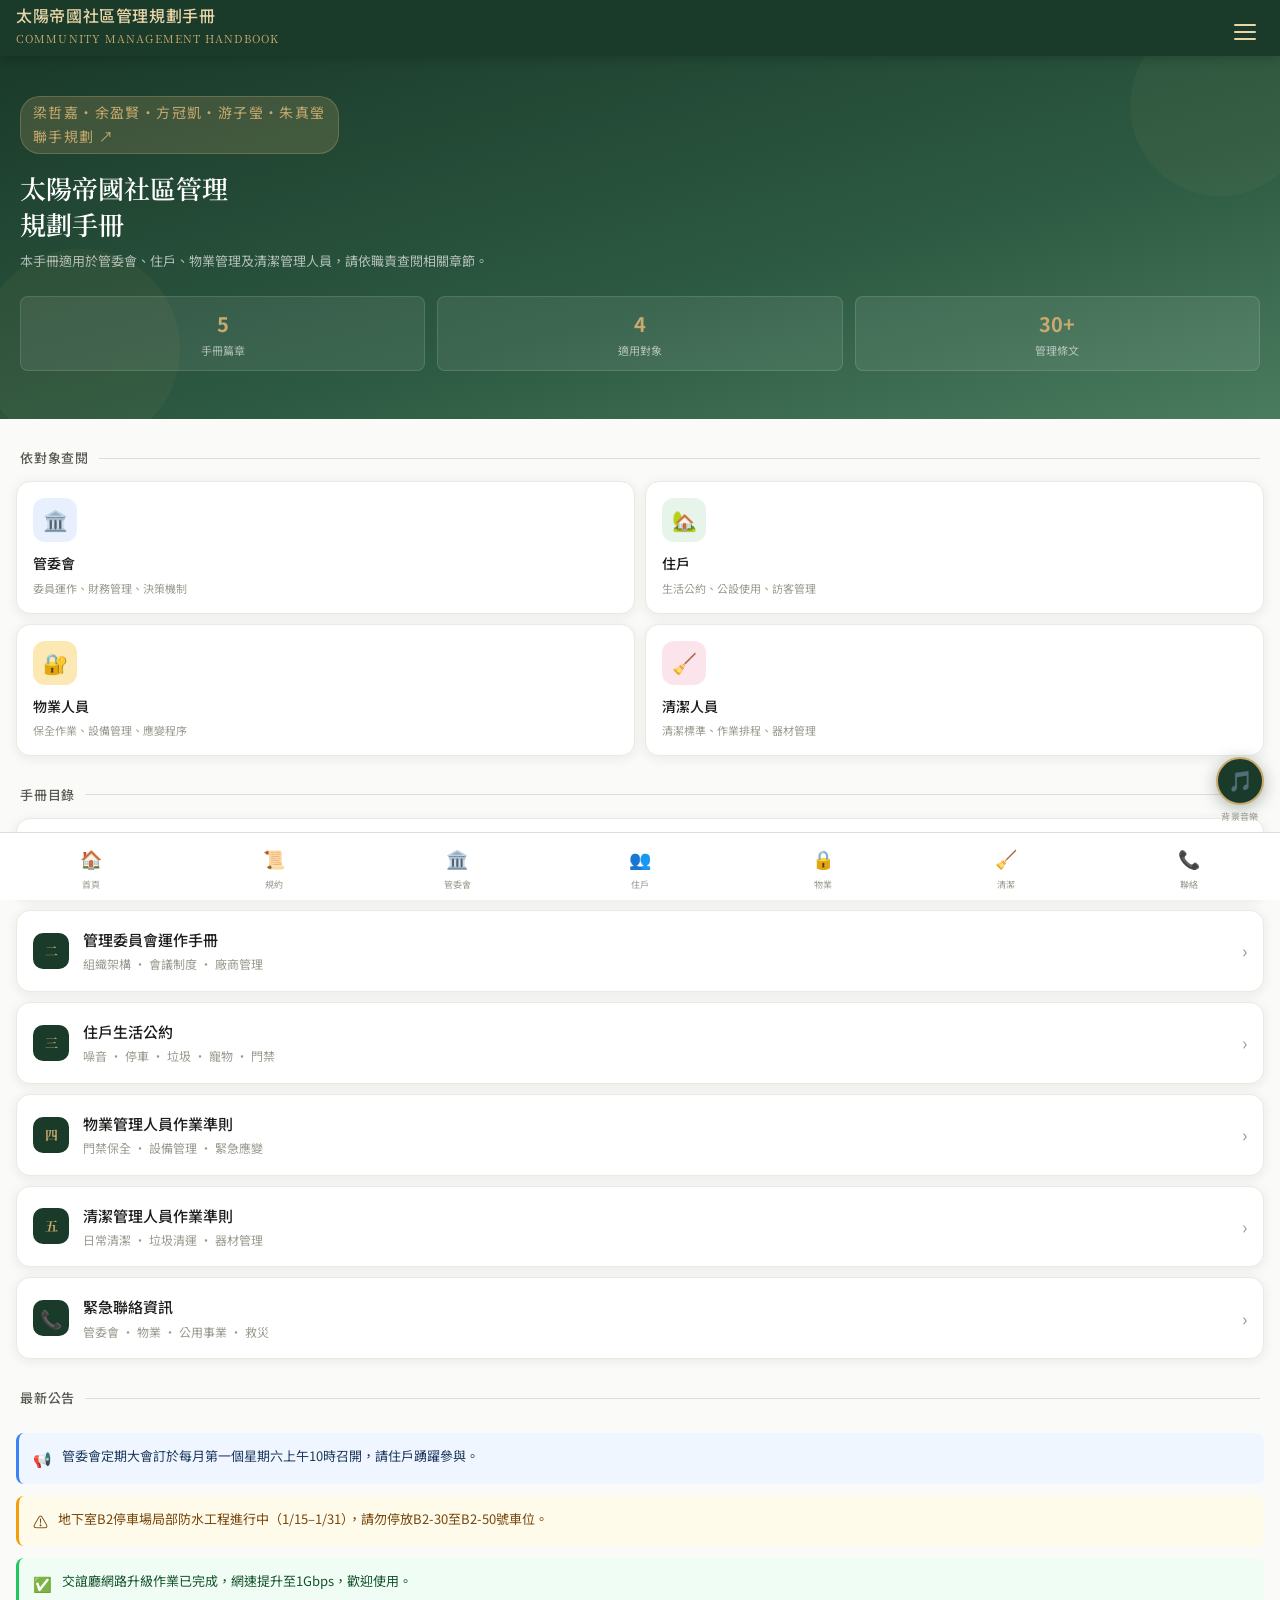
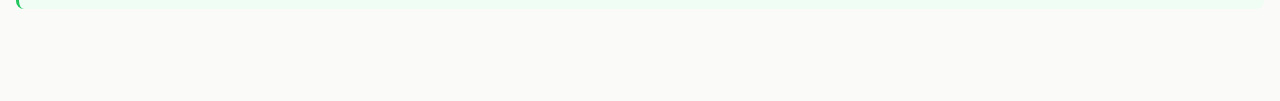
==== commit 84c394c7: "Update index.html" ====
--- a/index.html
+++ b/index.html
@@ -51,7 +51,11 @@
 <main>
   <!-- HERO -->
   <div class="hero" style="background: linear-gradient(165deg, #1a3a2a 0%, #2d5a42 60%, #4a7c5f 100%);">
-    <div class="hero-badge">梁哲嘉·余盈賢·方冠凱·游子瑩·朱真瑩<br/>聯手規劃</div>
+<a href="https://empiresun36.github.io/team" target="_blank" style="text-decoration:none">
+  <div class="hero-badge" style="cursor:pointer;transition:opacity .2s" onmouseover="this.style.opacity='.75'" onmouseout="this.style.opacity='1'">
+    梁哲嘉·余盈賢·方冠凱·游子瑩·朱真瑩<br/>聯手規劃 ↗
+  </div>
+</a>
     <h2>太陽帝國社區管理<br>規劃手冊</h2>
     <p>本手冊適用於管委會、住戶、物業管理及清潔管理人員，請依職責查閱相關章節。</p>
     <div class="hero-stats">
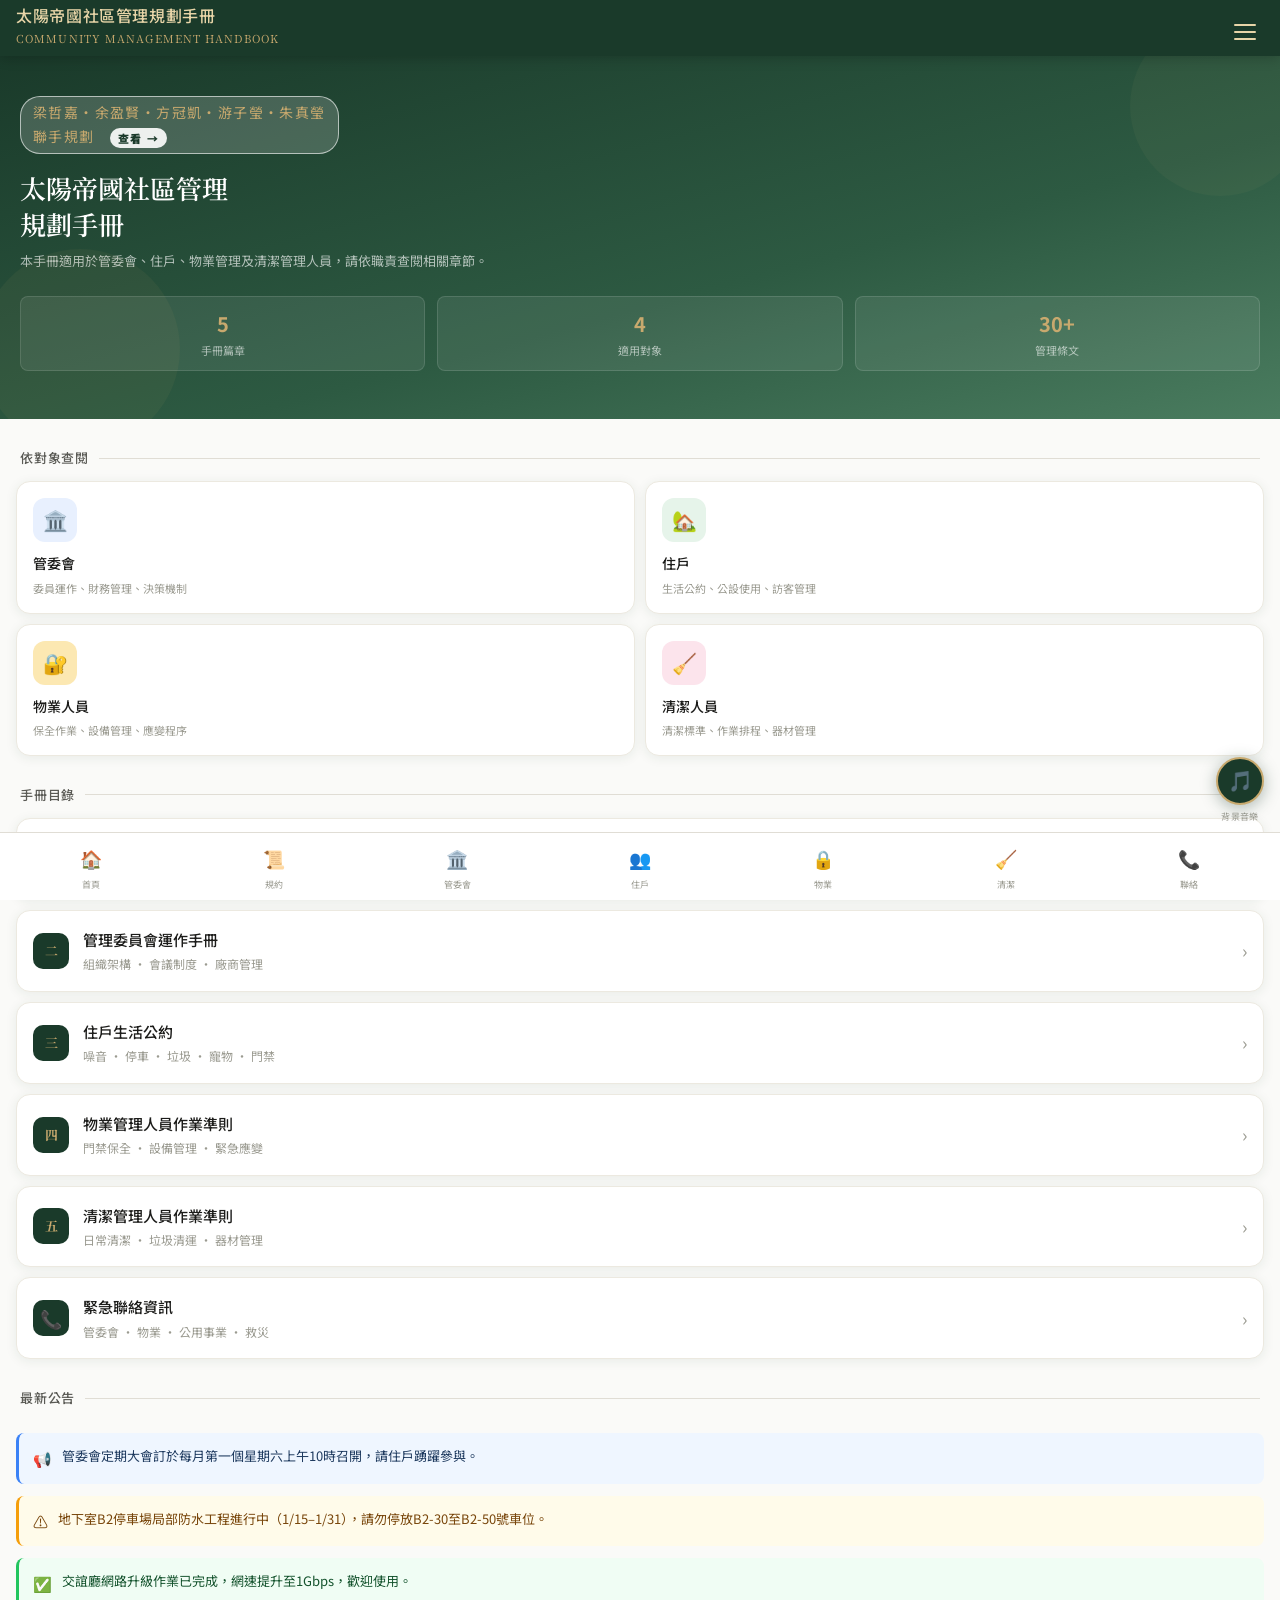
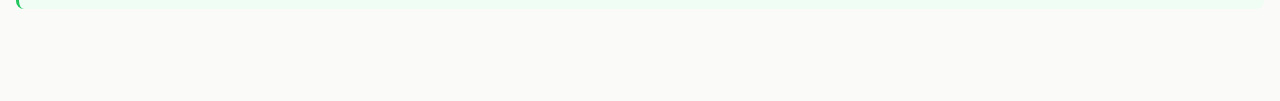
==== commit 214df408: "Update index.html" ====
--- a/index.html
+++ b/index.html
@@ -51,9 +51,11 @@
 <main>
   <!-- HERO -->
   <div class="hero" style="background: linear-gradient(165deg, #1a3a2a 0%, #2d5a42 60%, #4a7c5f 100%);">
-<a href="https://empiresun36.github.io/team" target="_blank" style="text-decoration:none">
-  <div class="hero-badge" style="cursor:pointer;transition:opacity .2s" onmouseover="this.style.opacity='.75'" onmouseout="this.style.opacity='1'">
-    梁哲嘉·余盈賢·方冠凱·游子瑩·朱真瑩<br/>聯手規劃 ↗
+    <a href="https://empiresun36.github.io/team" target="_blank" style="text-decoration:none">
+  <div class="hero-badge" style="cursor:pointer;border:1.5px solid rgba(255,255,255,.6);background:rgba(255,255,255,.18);transition:all .22s" onmouseover="this.style.background='rgba(255,255,255,.32)';this.style.borderColor='rgba(255,255,255,.95)'" onmouseout="this.style.background='rgba(255,255,255,.18)';this.style.borderColor='rgba(255,255,255,.6)'">
+    梁哲嘉·余盈賢·方冠凱·游子瑩·朱真瑩<br/>
+    聯手規劃 &nbsp;
+    <span style="display:inline-block;background:rgba(255,255,255,.9);color:#1a3a2a;font-size:11px;font-weight:900;padding:1px 8px;border-radius:20px;margin-left:2px;vertical-align:middle">查看 →</span>
   </div>
 </a>
     <h2>太陽帝國社區管理<br>規劃手冊</h2>
